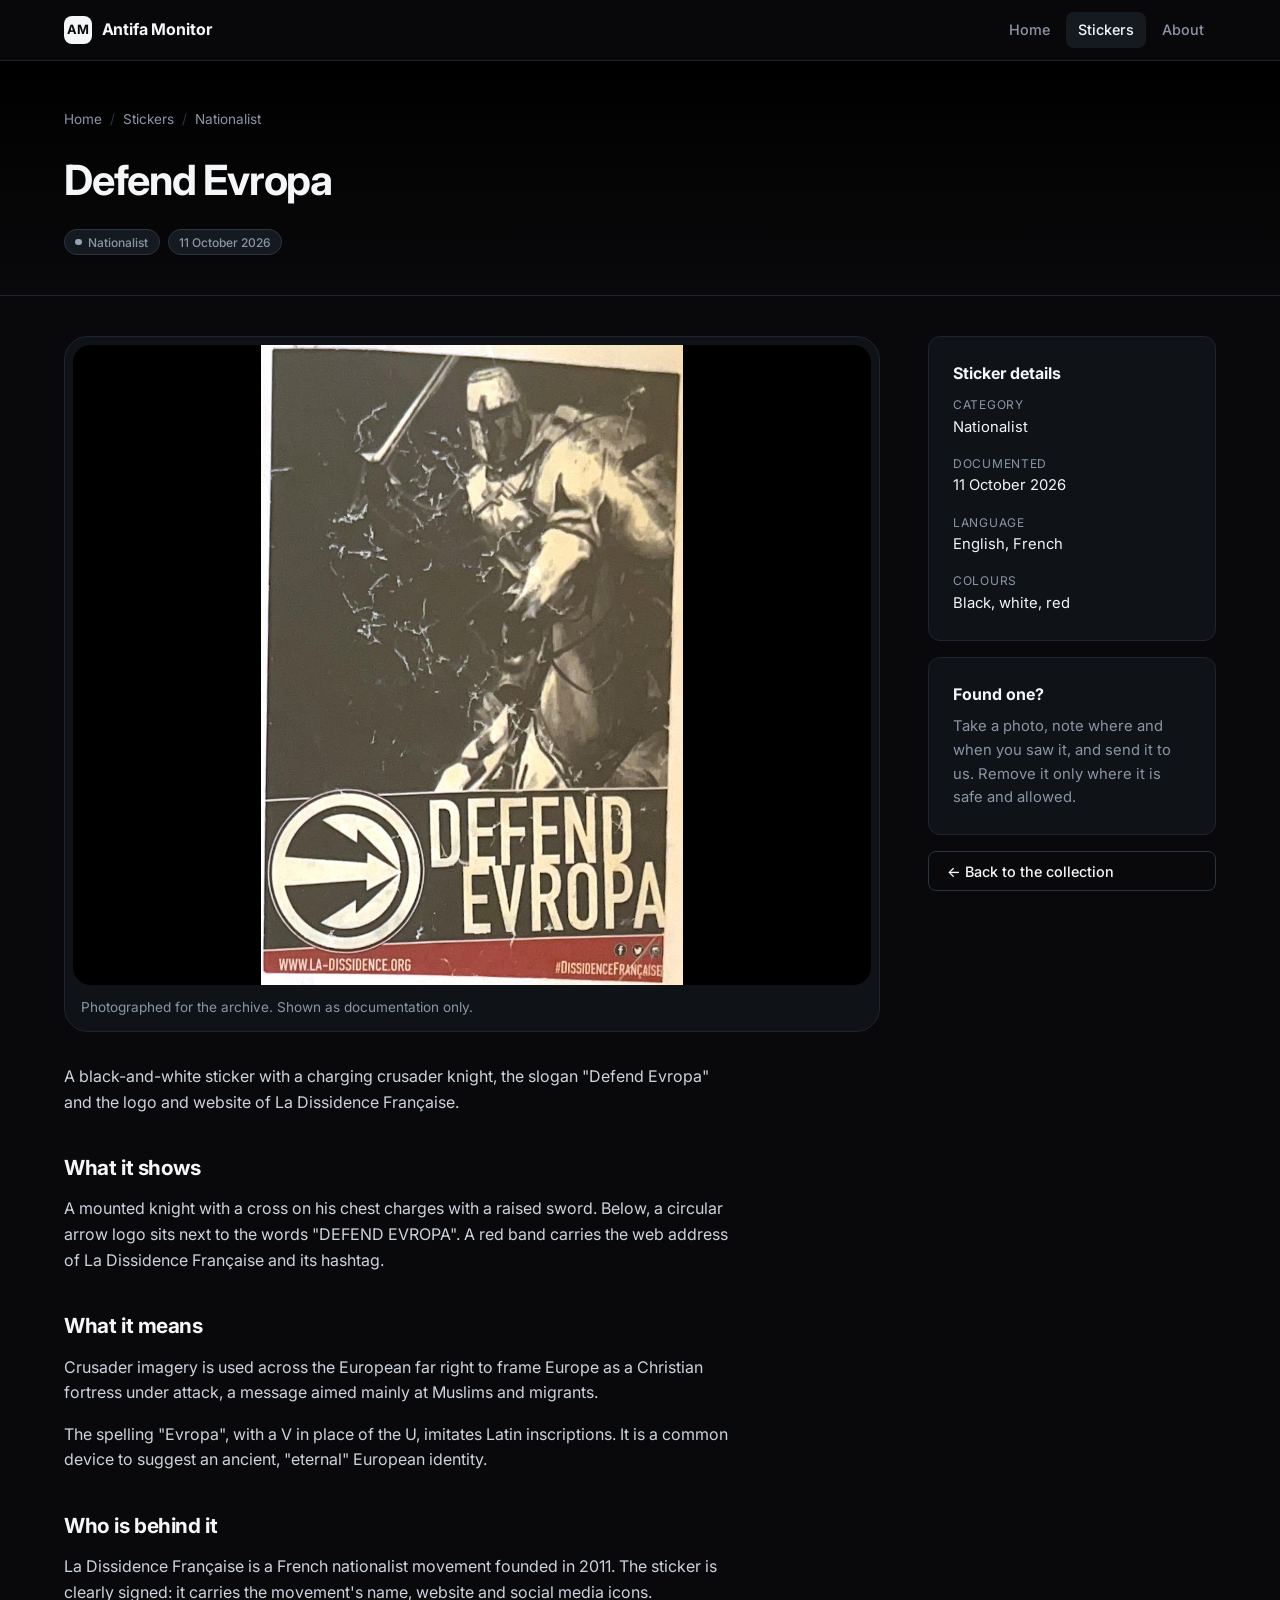
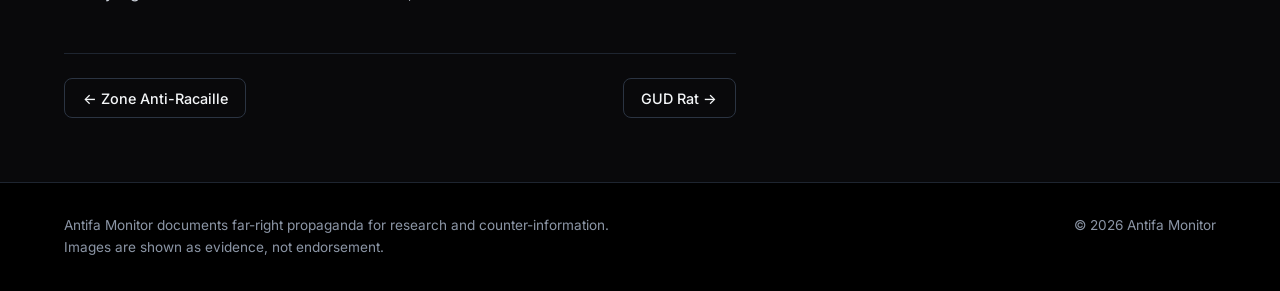
==== sticker-defend-evropa.html @ eee6270e "first" ====
<!doctype html>
<html lang="en">
<head>
  <meta charset="utf-8">
  <meta name="viewport" content="width=device-width, initial-scale=1">
  <title>Defend Evropa · Antifa Monitor</title>
  <link rel="stylesheet" href="css/style.css">
</head>
<body>
  <header class="site-header">
    <div class="container">
      <a class="brand" href="index.html"><span class="brand-mark">AM</span> Antifa Monitor</a>
      <nav aria-label="Main">
        <ul class="menu">
          <li><a href="index.html">Home</a></li>
          <li><a href="stickers.html" aria-current="page">Stickers</a></li>
          <li><a href="index.html#about">About</a></li>
        </ul>
      </nav>
    </div>
  </header>

  <main>
    <div class="page-head">
      <div class="container">
        <ol class="breadcrumb">
          <li><a href="index.html">Home</a></li>
          <li><a href="stickers.html">Stickers</a></li>
          <li><a href="stickers.html#nationalist">Nationalist</a></li>
        </ol>
        <h1>Defend Evropa</h1>
        <div class="article-meta">
          <a class="badge badge-dot" href="stickers.html#nationalist">Nationalist</a>
          <span class="badge"><time datetime="2026-10-11">11 October 2026</time></span>
        </div>
      </div>
    </div>

    <div class="container article-layout">
      <article>
        <figure class="article-figure">
          <img src="images/3.png" alt="Sticker with a crusader knight and the words Defend Evropa">
          <figcaption>Photographed for the archive. Shown as documentation only.</figcaption>
        </figure>
        <div class="prose">
          <p>A black-and-white sticker with a charging crusader knight, the slogan "Defend Evropa" and the logo and website of La Dissidence Française.</p>
          <h2>What it shows</h2>
          <p>A mounted knight with a cross on his chest charges with a raised sword. Below, a circular arrow logo sits next to the words "DEFEND EVROPA". A red band carries the web address of La Dissidence Française and its hashtag.</p>
          <h2>What it means</h2>
          <p>Crusader imagery is used across the European far right to frame Europe as a Christian fortress under attack, a message aimed mainly at Muslims and migrants.</p>
          <p>The spelling "Evropa", with a V in place of the U, imitates Latin inscriptions. It is a common device to suggest an ancient, "eternal" European identity.</p>
          <h2>Who is behind it</h2>
          <p>La Dissidence Française is a French nationalist movement founded in 2011. The sticker is clearly signed: it carries the movement's name, website and social media icons.</p>
        </div>
        <nav class="article-nav" aria-label="More articles">
          <a class="btn btn-outline" href="sticker-zone-anti-racaille.html">← Zone Anti-Racaille</a>
          <a class="btn btn-outline" href="sticker-gud.html">GUD Rat →</a>
        </nav>
      </article>

      <aside class="article-aside">
        <div class="panel">
          <h3>Sticker details</h3>
          <dl class="details">
            <div><dt>Category</dt><dd>Nationalist</dd></div>
            <div><dt>Documented</dt><dd>11 October 2026</dd></div>
            <div><dt>Language</dt><dd>English, French</dd></div>
            <div><dt>Colours</dt><dd>Black, white, red</dd></div>
          </dl>
        </div>
        <div class="panel">
          <h3>Found one?</h3>
          <p>Take a photo, note where and when you saw it, and send it to us. Remove it only where it is safe and allowed.</p>
        </div>
        <a class="btn btn-outline" href="stickers.html">← Back to the collection</a>
      </aside>
    </div>
  </main>

  <footer class="site-footer">
    <div class="container">
      <p>Antifa Monitor documents far-right propaganda for research and counter-information. Images are shown as evidence, not endorsement.</p>
      <p>© 2026 Antifa Monitor</p>
    </div>
  </footer>
</body>
</html>
---- css/style.css ----
@import url("https://fonts.googleapis.com/css2?family=Inter:wght@400;500;600;700&family=Lato:ital,wght@0,400;0,700;1,400&display=swap");

/* ---------------------------------------------------------------
   Theme tokens: sober dark (shadcn-like) with slate nuances
---------------------------------------------------------------- */
:root {
  color-scheme: dark;
  --background: #09090b;
  --surface: #0f1217;
  --surface-2: #151a21;
  --border: #1e2530;
  --border-strong: #2b3442;
  --foreground: #f4f6f8;
  --muted: #8b95a5;
  --slate: #334155;
  --slate-soft: #1c2430;
  --ring: #64748b;
  --radius: 0.75rem;
  --container: 72rem;
  --font: Inter, ui-sans-serif, system-ui, -apple-system, "Segoe UI", Roboto, sans-serif;
}

*,
*::before,
*::after {
  box-sizing: border-box;
}

html {
  scroll-behavior: smooth;
}

body {
  margin: 0;
  min-height: 100vh;
  display: flex;
  flex-direction: column;
  background: var(--background);
  color: var(--foreground);
  font-family: var(--font);
  font-size: 1rem;
  line-height: 1.6;
  -webkit-font-smoothing: antialiased;
}

main {
  flex: 1;
}

img {
  max-width: 100%;
  display: block;
}

a {
  color: inherit;
}

:focus-visible {
  outline: 2px solid var(--ring);
  outline-offset: 2px;
}

.container {
  width: min(100% - 2rem, var(--container));
  margin-inline: auto;
}

.visually-hidden {
  position: absolute;
  width: 1px;
  height: 1px;
  overflow: hidden;
  clip-path: inset(50%);
  white-space: nowrap;
}

/* ---------------------------------------------------------------
   Header + menu
---------------------------------------------------------------- */
.site-header {
  position: sticky;
  top: 0;
  z-index: 50;
  border-bottom: 1px solid var(--border);
  background: color-mix(in srgb, var(--background) 82%, transparent);
  backdrop-filter: blur(12px);
}

.site-header .container {
  display: flex;
  align-items: center;
  justify-content: space-between;
  gap: 1rem;
  min-height: 3.75rem;
  flex-wrap: wrap;
}

.brand {
  display: flex;
  align-items: center;
  gap: 0.6rem;
  font-weight: 700;
  letter-spacing: -0.01em;
  text-decoration: none;
}

.brand-mark {
  width: 1.75rem;
  height: 1.75rem;
  display: grid;
  place-items: center;
  border-radius: 0.5rem;
  background: var(--foreground);
  color: var(--background);
  font-size: 0.8rem;
  font-weight: 700;
}

.menu {
  display: flex;
  gap: 0.25rem;
  margin: 0;
  padding: 0;
  list-style: none;
}

.menu a {
  display: block;
  padding: 0.4rem 0.75rem;
  border-radius: 0.5rem;
  color: var(--muted);
  font-size: 0.9rem;
  font-weight: 500;
  text-decoration: none;
  transition: color 0.15s, background 0.15s;
}

.menu a:hover {
  color: var(--foreground);
  background: var(--slate-soft);
}

.menu a[aria-current="page"] {
  color: var(--foreground);
  background: var(--surface-2);
}

/* ---------------------------------------------------------------
   Buttons, badges, generic UI
---------------------------------------------------------------- */
.btn {
  display: inline-flex;
  align-items: center;
  gap: 0.5rem;
  height: 2.5rem;
  padding: 0 1.1rem;
  border-radius: 0.5rem;
  border: 1px solid transparent;
  font-size: 0.9rem;
  font-weight: 500;
  text-decoration: none;
  transition: background 0.15s, border-color 0.15s;
}

.btn-primary {
  background: var(--foreground);
  color: var(--background);
}

.btn-primary:hover {
  background: #d9dee5;
}

.btn-outline {
  border-color: var(--border-strong);
  color: var(--foreground);
}

.btn-outline:hover {
  background: var(--slate-soft);
}

.badge {
  display: inline-flex;
  align-items: center;
  gap: 0.4rem;
  padding: 0.15rem 0.65rem;
  border: 1px solid var(--border-strong);
  border-radius: 999px;
  background: var(--surface-2);
  color: var(--muted);
  font-size: 0.75rem;
  font-weight: 500;
  text-decoration: none;
}

.badge-dot::before {
  content: "";
  width: 0.4rem;
  height: 0.4rem;
  border-radius: 50%;
  background: #94a3b8;
}

.eyebrow {
  margin: 0 0 0.5rem;
  color: var(--muted);
  font-size: 0.8rem;
  font-weight: 500;
  letter-spacing: 0.08em;
  text-transform: uppercase;
}

.section {
  padding-block: 4rem;
}

.section-head {
  display: flex;
  align-items: end;
  justify-content: space-between;
  gap: 1rem;
  margin-bottom: 1.5rem;
  flex-wrap: wrap;
}

.section-head h2 {
  margin: 0;
  font-size: 1.6rem;
  letter-spacing: -0.02em;
}

.section-head p {
  margin: 0.25rem 0 0;
  color: var(--muted);
}

.panel {
  border: 1px solid var(--border);
  border-radius: var(--radius);
  background: var(--surface);
  padding: 1.5rem;
}

.panel h3 {
  margin: 0 0 0.5rem;
  font-size: 1rem;
}

.panel p {
  margin: 0;
  color: var(--muted);
  font-size: 0.925rem;
}

.grid-3 {
  display: grid;
  grid-template-columns: repeat(auto-fit, minmax(15rem, 1fr));
  gap: 1rem;
}

/* ---------------------------------------------------------------
   Home: black banner
---------------------------------------------------------------- */
.banner {
  position: relative;
  overflow: hidden;
  border-bottom: 1px solid var(--border);
  background:
    radial-gradient(60rem 24rem at 85% -10%, rgb(51 65 85 / 0.35), transparent 70%),
    #000;
}

.banner::after {
  content: "";
  position: absolute;
  inset: 0;
  background-image:
    linear-gradient(var(--border) 1px, transparent 1px),
    linear-gradient(90deg, var(--border) 1px, transparent 1px);
  background-size: 3rem 3rem;
  mask: radial-gradient(ellipse at 70% 0%, #000 0%, transparent 65%);
  opacity: 0.45;
  pointer-events: none;
}

.banner .container {
  position: relative;
  z-index: 1;
  padding-block: 6rem 5rem;
}

.banner h1 {
  max-width: 44rem;
  margin: 1.25rem 0 1rem;
  font-size: clamp(2.2rem, 5vw, 3.6rem);
  line-height: 1.05;
  letter-spacing: -0.035em;
}

.banner .lead {
  max-width: 36rem;
  margin: 0 0 2rem;
  color: var(--muted);
  font-size: 1.1rem;
}

.banner .actions {
  display: flex;
  gap: 0.75rem;
  flex-wrap: wrap;
}

.stats {
  display: flex;
  gap: 2.5rem;
  margin-top: 3.5rem;
  padding-top: 1.5rem;
  border-top: 1px solid var(--border);
  flex-wrap: wrap;
}

.stats strong {
  display: block;
  font-size: 1.5rem;
  letter-spacing: -0.02em;
}

.stats span {
  color: var(--muted);
  font-size: 0.85rem;
}

/* ---------------------------------------------------------------
   Home: carousel (CSS scroll-snap, no JavaScript)
---------------------------------------------------------------- */
.carousel {
  display: flex;
  gap: 1.5rem;
  overflow-x: auto;
  overscroll-behavior-x: contain;
  scroll-snap-type: x mandatory;
  padding: 0.5rem 0.25rem 1.25rem;
  scrollbar-width: thin;
  scrollbar-color: var(--slate) transparent;
}

.carousel > .card {
  scroll-snap-align: start;
  scroll-margin-top: 6rem;
}

.carousel-dots {
  display: flex;
  justify-content: center;
  gap: 0.5rem;
  margin-top: 0.5rem;
}

.carousel-dots a {
  width: 0.6rem;
  height: 0.6rem;
  border-radius: 50%;
  background: var(--border-strong);
  transition: background 0.15s, width 0.15s;
}

.carousel-dots a:hover,
.carousel-dots a:focus-visible {
  background: var(--muted);
}

/* ---------------------------------------------------------------
   Archive: sidebar + grid, category filter via :target
---------------------------------------------------------------- */
.page-head {
  border-bottom: 1px solid var(--border);
  background: linear-gradient(#000, var(--background));
}

.page-head .container {
  padding-block: 3rem 2.5rem;
}

.page-head h1 {
  margin: 0;
  font-size: clamp(1.8rem, 4vw, 2.6rem);
  letter-spacing: -0.03em;
}

.page-head p {
  max-width: 40rem;
  margin: 0.5rem 0 0;
  color: var(--muted);
}

.archive {
  position: relative;
  display: grid;
  grid-template-columns: 15rem 1fr;
  gap: 2.5rem;
  padding-block: 2.5rem 4rem;
}

.cat-anchor {
  position: absolute;
  top: 0;
  scroll-margin-top: 5rem;
}

.sidebar {
  align-self: start;
  position: sticky;
  top: 5rem;
}

.sidebar h2 {
  margin: 0 0 0.75rem;
  color: var(--muted);
  font-size: 0.75rem;
  font-weight: 500;
  letter-spacing: 0.08em;
  text-transform: uppercase;
}

.cat-list {
  display: grid;
  gap: 0.15rem;
  margin: 0 0 2rem;
  padding: 0;
  list-style: none;
}

.cat-list a {
  display: flex;
  justify-content: space-between;
  align-items: center;
  padding: 0.45rem 0.75rem;
  border-radius: 0.5rem;
  color: var(--muted);
  font-size: 0.9rem;
  text-decoration: none;
  transition: background 0.15s, color 0.15s;
}

.cat-list a:hover {
  background: var(--slate-soft);
  color: var(--foreground);
}

.cat-list .count {
  min-width: 1.5rem;
  padding: 0 0.4rem;
  border-radius: 999px;
  background: var(--surface-2);
  font-size: 0.75rem;
  text-align: center;
}

.archive-grid {
  display: flex;
  flex-wrap: wrap;
  gap: 2rem;
  align-content: start;
}

/* Active category + filtering */
.archive:not(:has(.cat-anchor:target)) .cat-list a[href="#all"],
.archive:has(#identitarian:target) .cat-list a[href="#identitarian"],
.archive:has(#nationalist:target) .cat-list a[href="#nationalist"],
.archive:has(#student:target) .cat-list a[href="#student"],
.archive:has(#local:target) .cat-list a[href="#local"] {
  background: var(--surface-2);
  color: var(--foreground);
  box-shadow: inset 2px 0 0 #94a3b8;
}

.archive:has(#identitarian:target) .archive-grid .card:not([data-category="identitarian"]),
.archive:has(#nationalist:target) .archive-grid .card:not([data-category="nationalist"]),
.archive:has(#student:target) .archive-grid .card:not([data-category="student"]),
.archive:has(#local:target) .archive-grid .card:not([data-category="local"]) {
  display: none;
}

/* ---------------------------------------------------------------
   Article
---------------------------------------------------------------- */
.breadcrumb {
  display: flex;
  gap: 0.5rem;
  margin: 0 0 1rem;
  padding: 0;
  list-style: none;
  color: var(--muted);
  font-size: 0.85rem;
}

.breadcrumb li + li::before {
  content: "/";
  margin-right: 0.5rem;
  color: var(--border-strong);
}

.breadcrumb a {
  text-decoration: none;
}

.breadcrumb a:hover {
  color: var(--foreground);
}

.article-layout {
  display: grid;
  grid-template-columns: minmax(0, 1fr) 18rem;
  gap: 3rem;
  padding-block: 2.5rem 4rem;
}

.article-meta {
  display: flex;
  gap: 0.5rem;
  margin-top: 1rem;
  flex-wrap: wrap;
}

.article-figure {
  margin: 0 0 2rem;
  padding: 0.5rem;
  border: 1px solid var(--border);
  border-radius: 1.5rem;
  background: var(--surface);
}

.article-figure img {
  width: 100%;
  max-height: 40rem;
  object-fit: contain;
  border-radius: 1.1rem;
  background: #000;
}

.article-figure figcaption {
  padding: 0.75rem 0.5rem 0.25rem;
  color: var(--muted);
  font-size: 0.85rem;
}

.prose {
  max-width: 42rem;
  color: #cdd3dc;
}

.prose h2 {
  margin: 2.25rem 0 0.75rem;
  color: var(--foreground);
  font-size: 1.3rem;
  letter-spacing: -0.02em;
}

.prose p {
  margin: 0 0 1rem;
}

.prose ul {
  margin: 0 0 1rem;
  padding-left: 1.25rem;
}

.prose li {
  margin-bottom: 0.4rem;
}

.details {
  margin: 0;
  display: grid;
  gap: 0.9rem;
}

.details dt {
  color: var(--muted);
  font-size: 0.75rem;
  letter-spacing: 0.06em;
  text-transform: uppercase;
}

.details dd {
  margin: 0.1rem 0 0;
  font-size: 0.925rem;
}

.article-aside {
  display: grid;
  gap: 1rem;
  align-self: start;
  position: sticky;
  top: 5rem;
}

.article-nav {
  display: flex;
  justify-content: space-between;
  gap: 1rem;
  max-width: 42rem;
  margin-top: 3rem;
  padding-top: 1.5rem;
  border-top: 1px solid var(--border);
}

/* ---------------------------------------------------------------
   Footer
---------------------------------------------------------------- */
.site-footer {
  border-top: 1px solid var(--border);
  background: #000;
  color: var(--muted);
  font-size: 0.85rem;
}

.site-footer .container {
  display: flex;
  justify-content: space-between;
  gap: 1rem;
  padding-block: 2rem;
  flex-wrap: wrap;
}

.site-footer p {
  max-width: 36rem;
  margin: 0;
}

/* ---------------------------------------------------------------
   Card: the profile-card UI, unchanged in look and motion
---------------------------------------------------------------- */
.card {
  --bg: #fff;
  --title-color: #fff;
  --title-color-hover: #000;
  --text-color: #666;
  --button-color: #eee;
  --button-color-hover: #ddd;
  flex: 0 0 20rem;
  background: var(--bg);
  border-radius: 2rem;
  padding: 0.5rem;
  width: 20rem;
  max-width: 100%;
  height: 30rem;
  overflow: clip;
  position: relative;
  font-family: Lato, Montserrat, Helvetica, Arial, sans-serif;
}

.card.dark {
  --bg: #222;
  --title-color: #fff;
  --title-color-hover: #fff;
  --text-color: #ccc;
  --button-color: #555;
  --button-color-hover: #444;
}

.card::before {
  content: "";
  position: absolute;
  width: calc(100% - 1rem);
  height: 30%;
  bottom: 0.5rem;
  left: 0.5rem;
  mask: linear-gradient(#0000, #000f 80%);
  backdrop-filter: blur(1rem);
  border-radius: 0 0 1.5rem 1.5rem;
  translate: 0 0;
  transition: translate 0.25s;
}

.card > img {
  max-width: 100%;
  aspect-ratio: 2 / 3;
  object-fit: cover;
  object-position: 50% 5%;
  border-radius: 1.5rem;
  display: block;
  transition: aspect-ratio 0.25s, object-position 0.5s;
  /* firefox patch */
  width: 100%;
  height: auto;
}

.card > section {
  margin: 1rem;
  height: calc(33.3333% - 1rem);
  display: flex;
  flex-direction: column;
}

.card h3 {
  position: relative;
  margin: 0;
  margin-block-end: 1rem;
  font-size: 1.5rem;
  line-height: 1.2;
  translate: 0 -200%;
  color: var(--title-color);
  text-shadow: 0 1px 8px rgb(0 0 0 / 0.45);
  transition: color 0.5s, margin-block-end 0.25s, opacity 1s, translate 0.25s, text-shadow 0.25s;
}

.card h3 a {
  text-decoration: none;
}

.card p {
  font-size: 0.95rem;
  line-height: 1.3;
  color: var(--text-color);
  opacity: 0;
  margin: 0;
  translate: 0 100%;
  transition: margin-block-end 0.25s, opacity 1s 0.2s, translate 0.25s 0.2s;
}

.card > section > div {
  flex: 1;
  align-items: flex-end;
  display: flex;
  justify-content: space-between;
  opacity: 0;
  transition: translate 0.25s 0.2s, opacity 1s;
}

.card .tag {
  align-self: center;
  display: flex;
  align-items: center;
  gap: 0.4rem;
  color: var(--title-color-hover);
  font-size: 0.9rem;
}

/* Tag icon (replaces the Font Awesome icon of the original demo). */
.card .tag::before {
  content: "";
  width: 0.85em;
  height: 0.85em;
  background: currentcolor;
  mask: url("data:image/svg+xml,%3Csvg xmlns='http://www.w3.org/2000/svg' viewBox='0 0 16 16'%3E%3Cpath d='M1 1h6.6L15 8.4 8.4 15 1 7.6zM4.5 3a1.5 1.5 0 1 0 0 3 1.5 1.5 0 0 0 0-3'/%3E%3C/svg%3E") center / contain no-repeat;
}

.card .button {
  border: 1px solid #0000;
  border-radius: 1.25rem 1.25rem 1.5rem 1.25rem;
  font-size: 1rem;
  padding: 1rem 1.5rem 1rem 2.75rem;
  translate: 1rem;
  background: var(--button-color);
  transition: background 0.33s;
  outline-offset: 2px;
  position: relative;
  color: var(--title-color-hover);
  text-decoration: none;
  line-height: 1.2;
  width: 8.2rem;
  text-align: right;
}

.card .button::before,
.card .button::after {
  content: "";
  width: 0.85rem;
  height: 0.1rem;
  background: currentcolor;
  position: absolute;
  top: 50%;
  left: 1.33rem;
  border-radius: 1rem;
}

.card .button::after {
  rotate: 90deg;
  transition: rotate 0.15s;
}

.card .button:hover::after,
.card .button:focus::after {
  rotate: 0deg;
}

.card .button:hover {
  background: var(--button-color-hover);
}

.card .button:focus {
  outline: 2px solid var(--text-color);
}

.card:hover::before,
.card:focus-within::before {
  translate: 0 100%;
}

.card:hover > img,
.card:focus-within > img {
  aspect-ratio: 1 / 1;
  object-position: 50% 10%;
  transition: aspect-ratio 0.25s, object-position 0.25s;
}

.card:hover h3,
.card:hover p,
.card:focus-within h3,
.card:focus-within p {
  translate: 0 0;
  margin-block-end: 0.5rem;
  opacity: 1;
}

.card:hover h3,
.card:focus-within h3 {
  color: var(--title-color-hover);
  text-shadow: none;
}

.card:hover > section > div,
.card:focus-within > section > div {
  translate: 0 0;
  opacity: 1;
  transition: translate 0.25s 0.25s, opacity 0.5s 0.25s;
}

/* ---------------------------------------------------------------
   Responsive + motion
---------------------------------------------------------------- */
@media (max-width: 860px) {
  .archive,
  .article-layout {
    grid-template-columns: 1fr;
    gap: 2rem;
  }

  .sidebar,
  .article-aside {
    position: static;
  }

  .cat-list {
    display: flex;
    flex-wrap: wrap;
    gap: 0.4rem;
    margin-bottom: 0;
  }

  .cat-list a {
    gap: 0.5rem;
    border: 1px solid var(--border);
  }

  .archive-grid {
    justify-content: center;
  }
}

@media (max-width: 480px) {
  .banner .container {
    padding-block: 4rem 3.5rem;
  }

  .card {
    flex-basis: 100%;
  }

  .carousel > .card {
    flex-basis: 85%;
  }
}

@media (prefers-reduced-motion: reduce) {
  html {
    scroll-behavior: auto;
  }

  *,
  *::before,
  *::after {
    transition-duration: 0.01ms !important;
    transition-delay: 0s !important;
  }
}
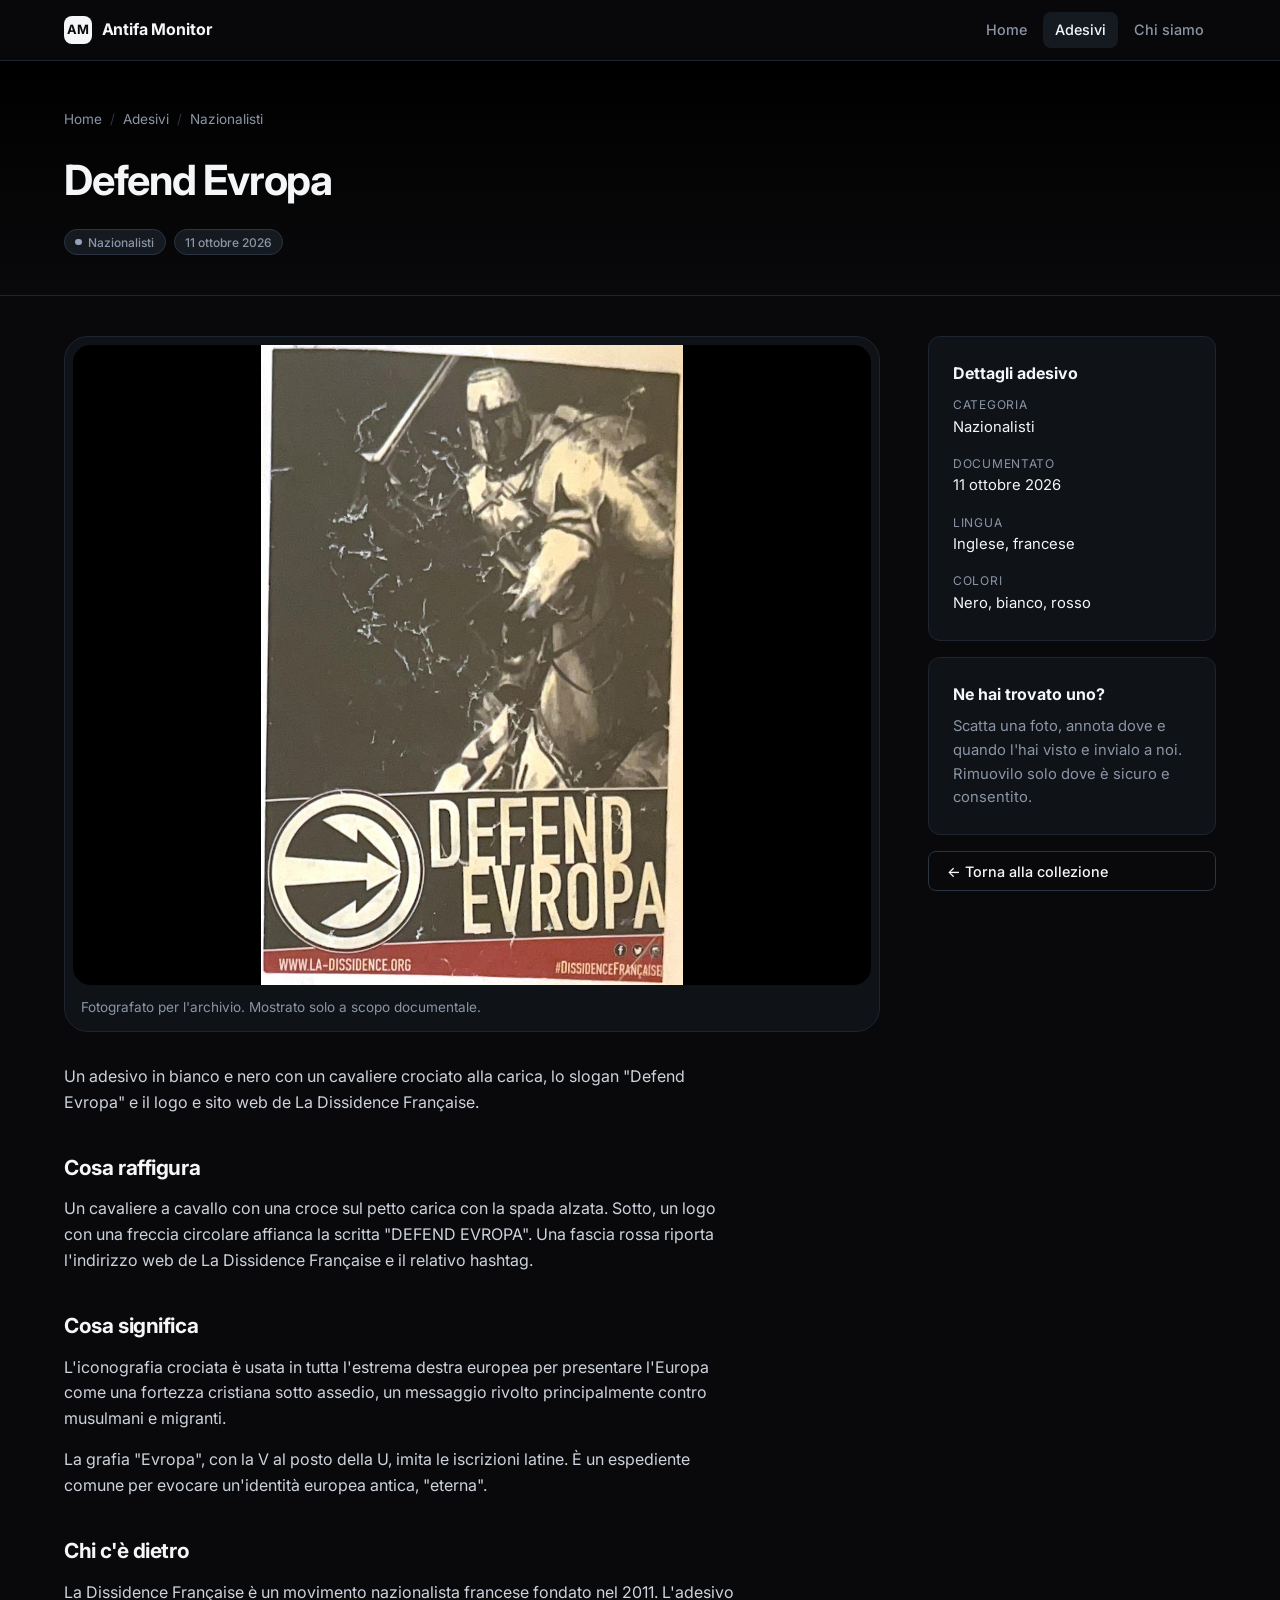
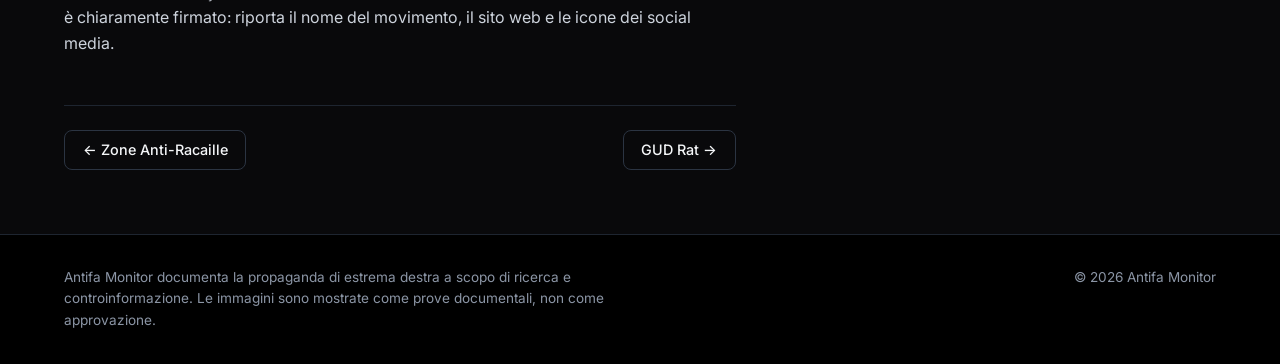
==== commit fa739834: "translate" ====
--- a/sticker-defend-evropa.html
+++ b/sticker-defend-evropa.html
@@ -1,5 +1,5 @@
 <!doctype html>
-<html lang="en">
+<html lang="it">
 <head>
   <meta charset="utf-8">
   <meta name="viewport" content="width=device-width, initial-scale=1">
@@ -10,11 +10,11 @@
   <header class="site-header">
     <div class="container">
       <a class="brand" href="index.html"><span class="brand-mark">AM</span> Antifa Monitor</a>
-      <nav aria-label="Main">
+      <nav aria-label="Principale">
         <ul class="menu">
           <li><a href="index.html">Home</a></li>
-          <li><a href="stickers.html" aria-current="page">Stickers</a></li>
-          <li><a href="index.html#about">About</a></li>
+          <li><a href="stickers.html" aria-current="page">Adesivi</a></li>
+          <li><a href="index.html#about">Chi siamo</a></li>
         </ul>
       </nav>
     </div>
@@ -25,13 +25,13 @@
       <div class="container">
         <ol class="breadcrumb">
           <li><a href="index.html">Home</a></li>
-          <li><a href="stickers.html">Stickers</a></li>
-          <li><a href="stickers.html#nationalist">Nationalist</a></li>
+          <li><a href="stickers.html">Adesivi</a></li>
+          <li><a href="stickers.html#nationalist">Nazionalisti</a></li>
         </ol>
         <h1>Defend Evropa</h1>
         <div class="article-meta">
-          <a class="badge badge-dot" href="stickers.html#nationalist">Nationalist</a>
-          <span class="badge"><time datetime="2026-10-11">11 October 2026</time></span>
+          <a class="badge badge-dot" href="stickers.html#nationalist">Nazionalisti</a>
+          <span class="badge"><time datetime="2026-10-11">11 ottobre 2026</time></span>
         </div>
       </div>
     </div>
@@ -39,20 +39,20 @@
     <div class="container article-layout">
       <article>
         <figure class="article-figure">
-          <img src="images/3.png" alt="Sticker with a crusader knight and the words Defend Evropa">
-          <figcaption>Photographed for the archive. Shown as documentation only.</figcaption>
+          <img src="images/3.png" alt="Adesivo con un cavaliere crociato e la scritta Defend Evropa">
+          <figcaption>Fotografato per l'archivio. Mostrato solo a scopo documentale.</figcaption>
         </figure>
         <div class="prose">
-          <p>A black-and-white sticker with a charging crusader knight, the slogan "Defend Evropa" and the logo and website of La Dissidence Française.</p>
-          <h2>What it shows</h2>
-          <p>A mounted knight with a cross on his chest charges with a raised sword. Below, a circular arrow logo sits next to the words "DEFEND EVROPA". A red band carries the web address of La Dissidence Française and its hashtag.</p>
-          <h2>What it means</h2>
-          <p>Crusader imagery is used across the European far right to frame Europe as a Christian fortress under attack, a message aimed mainly at Muslims and migrants.</p>
-          <p>The spelling "Evropa", with a V in place of the U, imitates Latin inscriptions. It is a common device to suggest an ancient, "eternal" European identity.</p>
-          <h2>Who is behind it</h2>
-          <p>La Dissidence Française is a French nationalist movement founded in 2011. The sticker is clearly signed: it carries the movement's name, website and social media icons.</p>
+          <p>Un adesivo in bianco e nero con un cavaliere crociato alla carica, lo slogan "Defend Evropa" e il logo e sito web de La Dissidence Française.</p>
+          <h2>Cosa raffigura</h2>
+          <p>Un cavaliere a cavallo con una croce sul petto carica con la spada alzata. Sotto, un logo con una freccia circolare affianca la scritta "DEFEND EVROPA". Una fascia rossa riporta l'indirizzo web de La Dissidence Française e il relativo hashtag.</p>
+          <h2>Cosa significa</h2>
+          <p>L'iconografia crociata è usata in tutta l'estrema destra europea per presentare l'Europa come una fortezza cristiana sotto assedio, un messaggio rivolto principalmente contro musulmani e migranti.</p>
+          <p>La grafia "Evropa", con la V al posto della U, imita le iscrizioni latine. È un espediente comune per evocare un'identità europea antica, "eterna".</p>
+          <h2>Chi c'è dietro</h2>
+          <p>La Dissidence Française è un movimento nazionalista francese fondato nel 2011. L'adesivo è chiaramente firmato: riporta il nome del movimento, il sito web e le icone dei social media.</p>
         </div>
-        <nav class="article-nav" aria-label="More articles">
+        <nav class="article-nav" aria-label="Altri articoli">
           <a class="btn btn-outline" href="sticker-zone-anti-racaille.html">← Zone Anti-Racaille</a>
           <a class="btn btn-outline" href="sticker-gud.html">GUD Rat →</a>
         </nav>
@@ -60,26 +60,26 @@
 
       <aside class="article-aside">
         <div class="panel">
-          <h3>Sticker details</h3>
+          <h3>Dettagli adesivo</h3>
           <dl class="details">
-            <div><dt>Category</dt><dd>Nationalist</dd></div>
-            <div><dt>Documented</dt><dd>11 October 2026</dd></div>
-            <div><dt>Language</dt><dd>English, French</dd></div>
-            <div><dt>Colours</dt><dd>Black, white, red</dd></div>
+            <div><dt>Categoria</dt><dd>Nazionalisti</dd></div>
+            <div><dt>Documentato</dt><dd>11 ottobre 2026</dd></div>
+            <div><dt>Lingua</dt><dd>Inglese, francese</dd></div>
+            <div><dt>Colori</dt><dd>Nero, bianco, rosso</dd></div>
           </dl>
         </div>
         <div class="panel">
-          <h3>Found one?</h3>
-          <p>Take a photo, note where and when you saw it, and send it to us. Remove it only where it is safe and allowed.</p>
+          <h3>Ne hai trovato uno?</h3>
+          <p>Scatta una foto, annota dove e quando l'hai visto e invialo a noi. Rimuovilo solo dove è sicuro e consentito.</p>
         </div>
-        <a class="btn btn-outline" href="stickers.html">← Back to the collection</a>
+        <a class="btn btn-outline" href="stickers.html">← Torna alla collezione</a>
       </aside>
     </div>
   </main>
 
   <footer class="site-footer">
     <div class="container">
-      <p>Antifa Monitor documents far-right propaganda for research and counter-information. Images are shown as evidence, not endorsement.</p>
+      <p>Antifa Monitor documenta la propaganda di estrema destra a scopo di ricerca e controinformazione. Le immagini sono mostrate come prove documentali, non come approvazione.</p>
       <p>© 2026 Antifa Monitor</p>
     </div>
   </footer>
